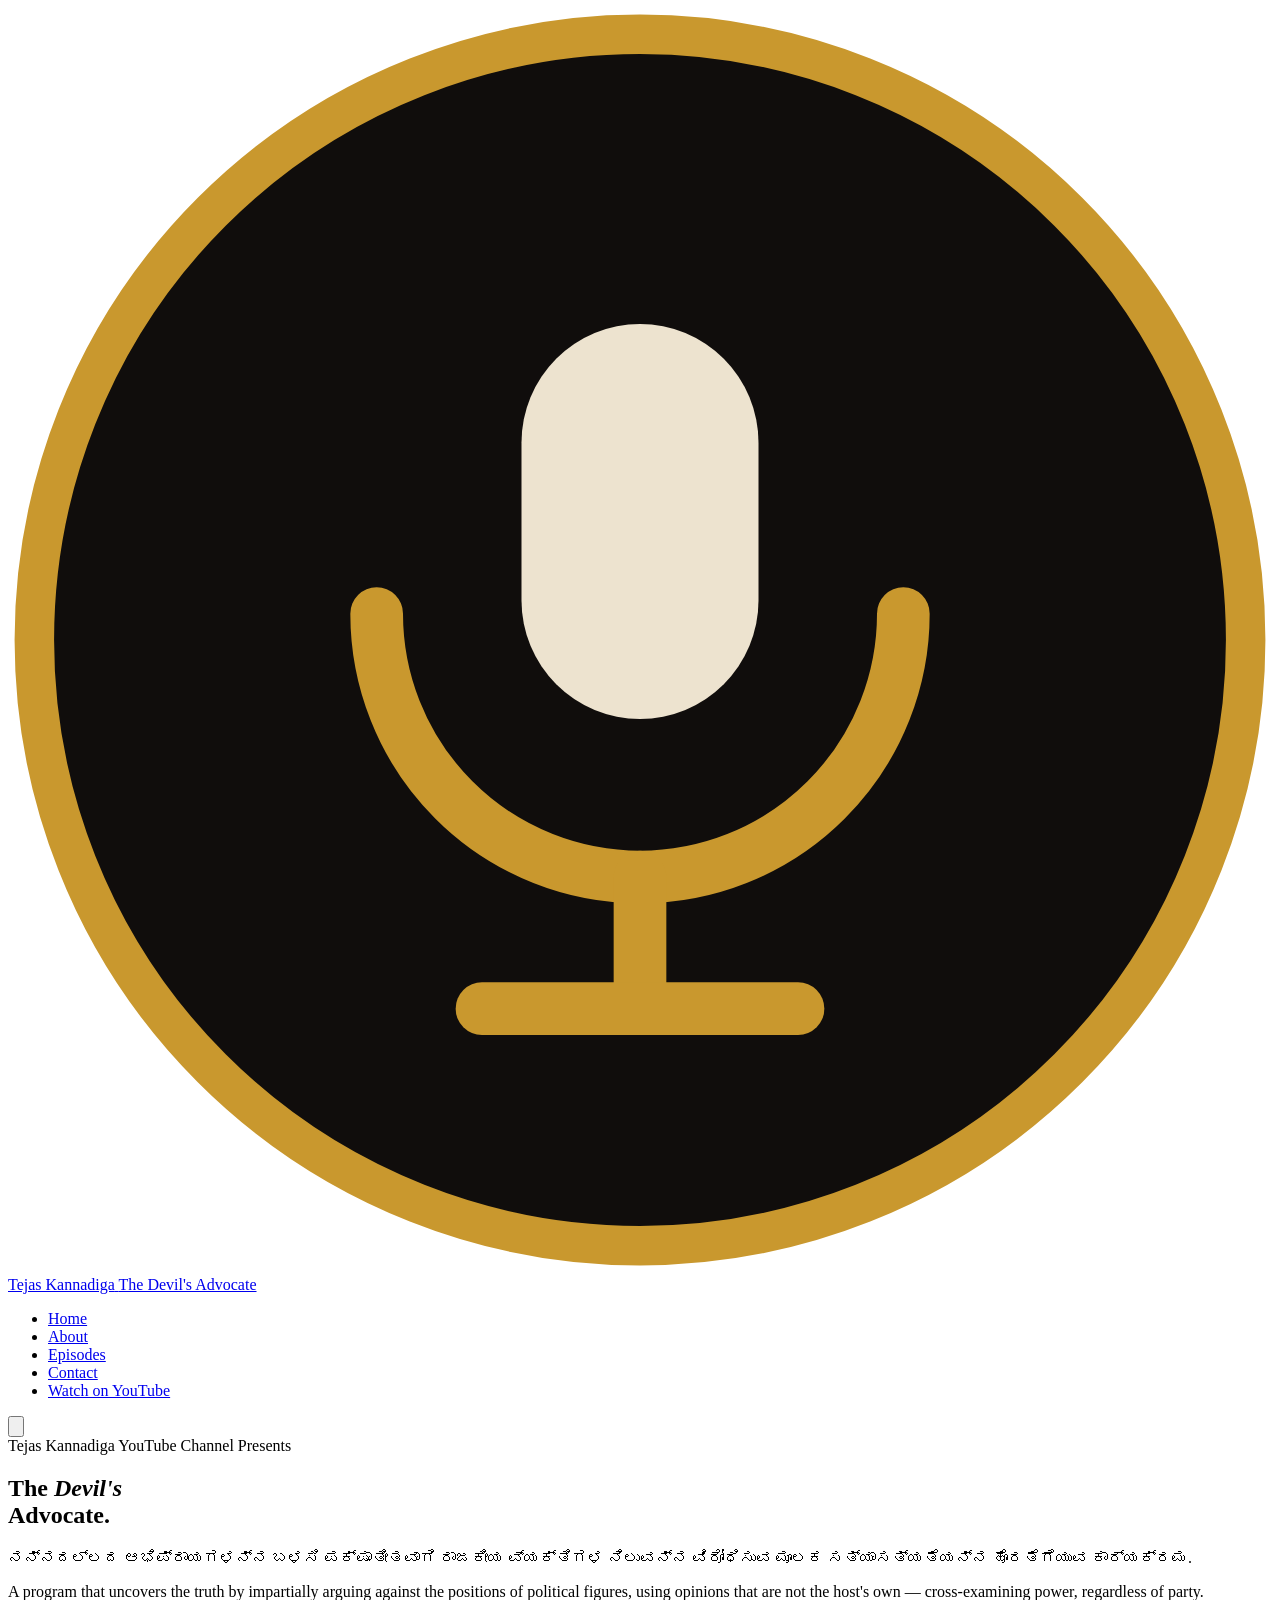
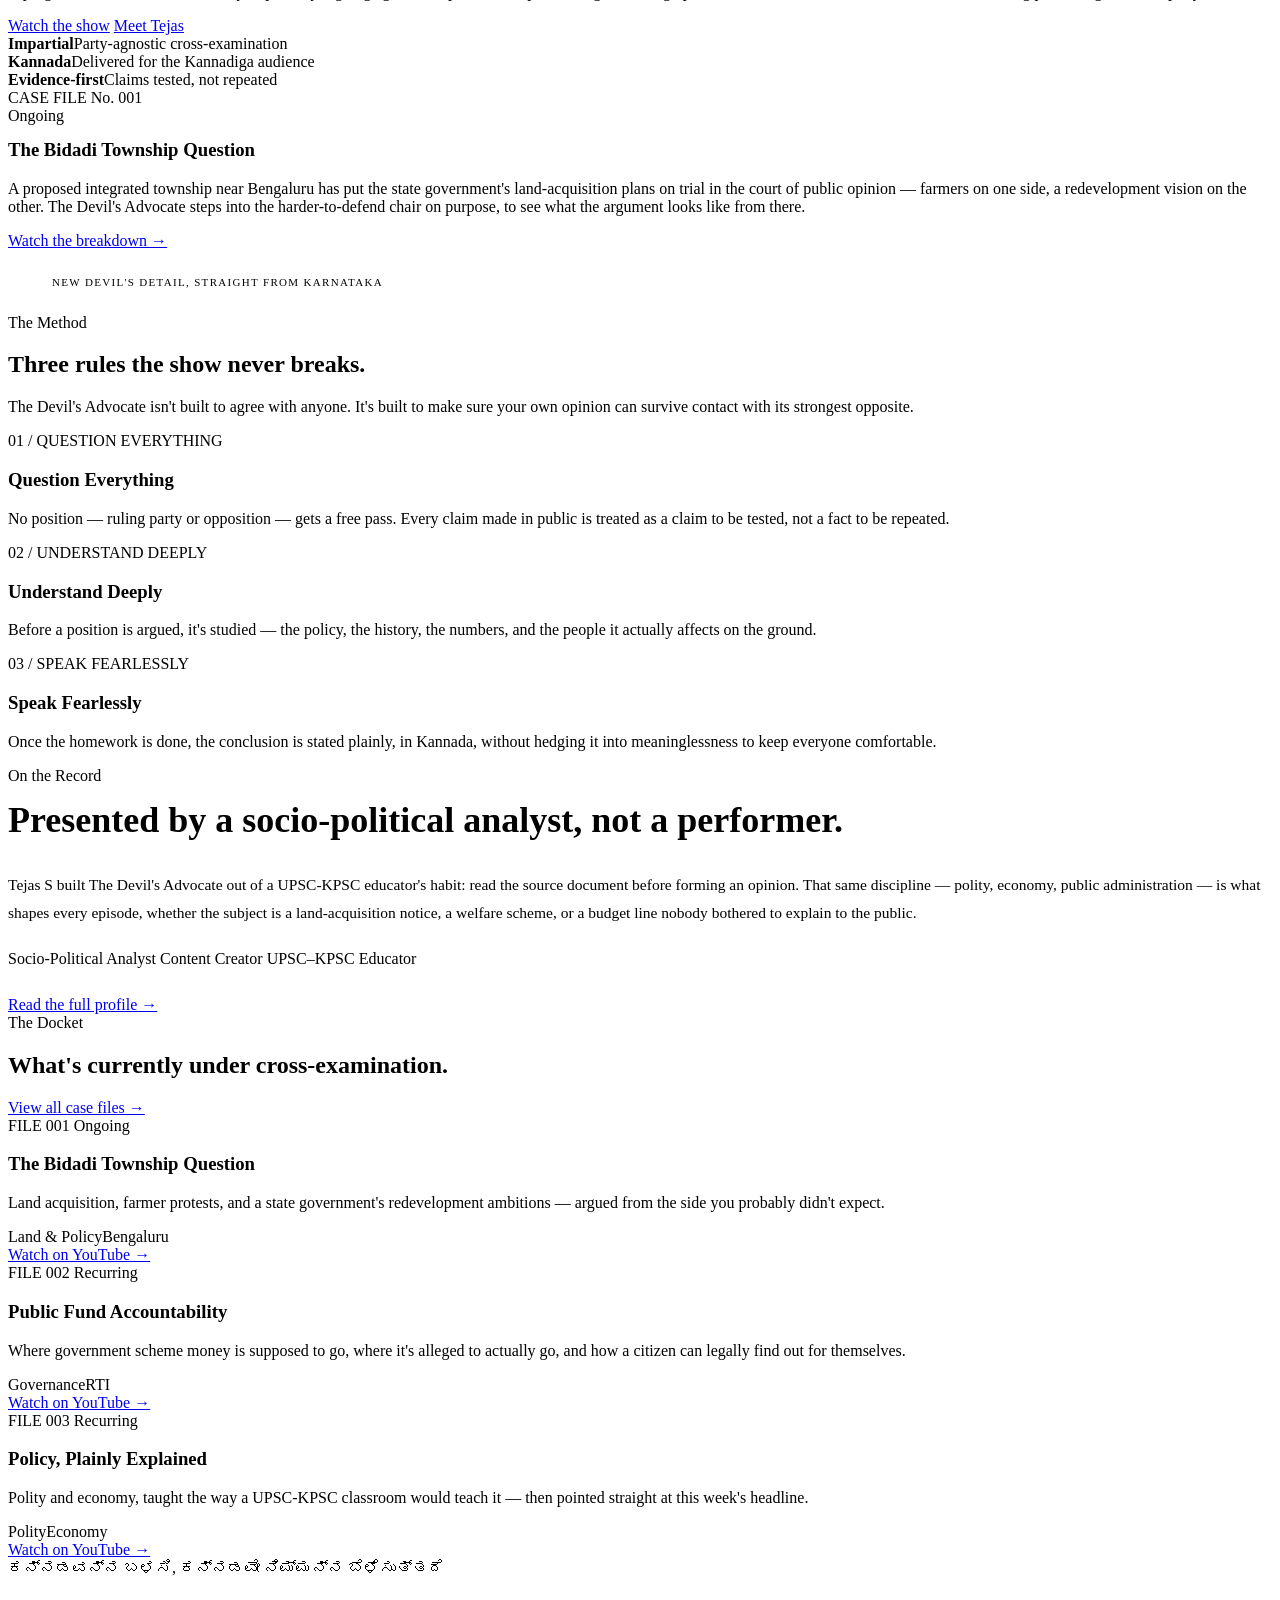
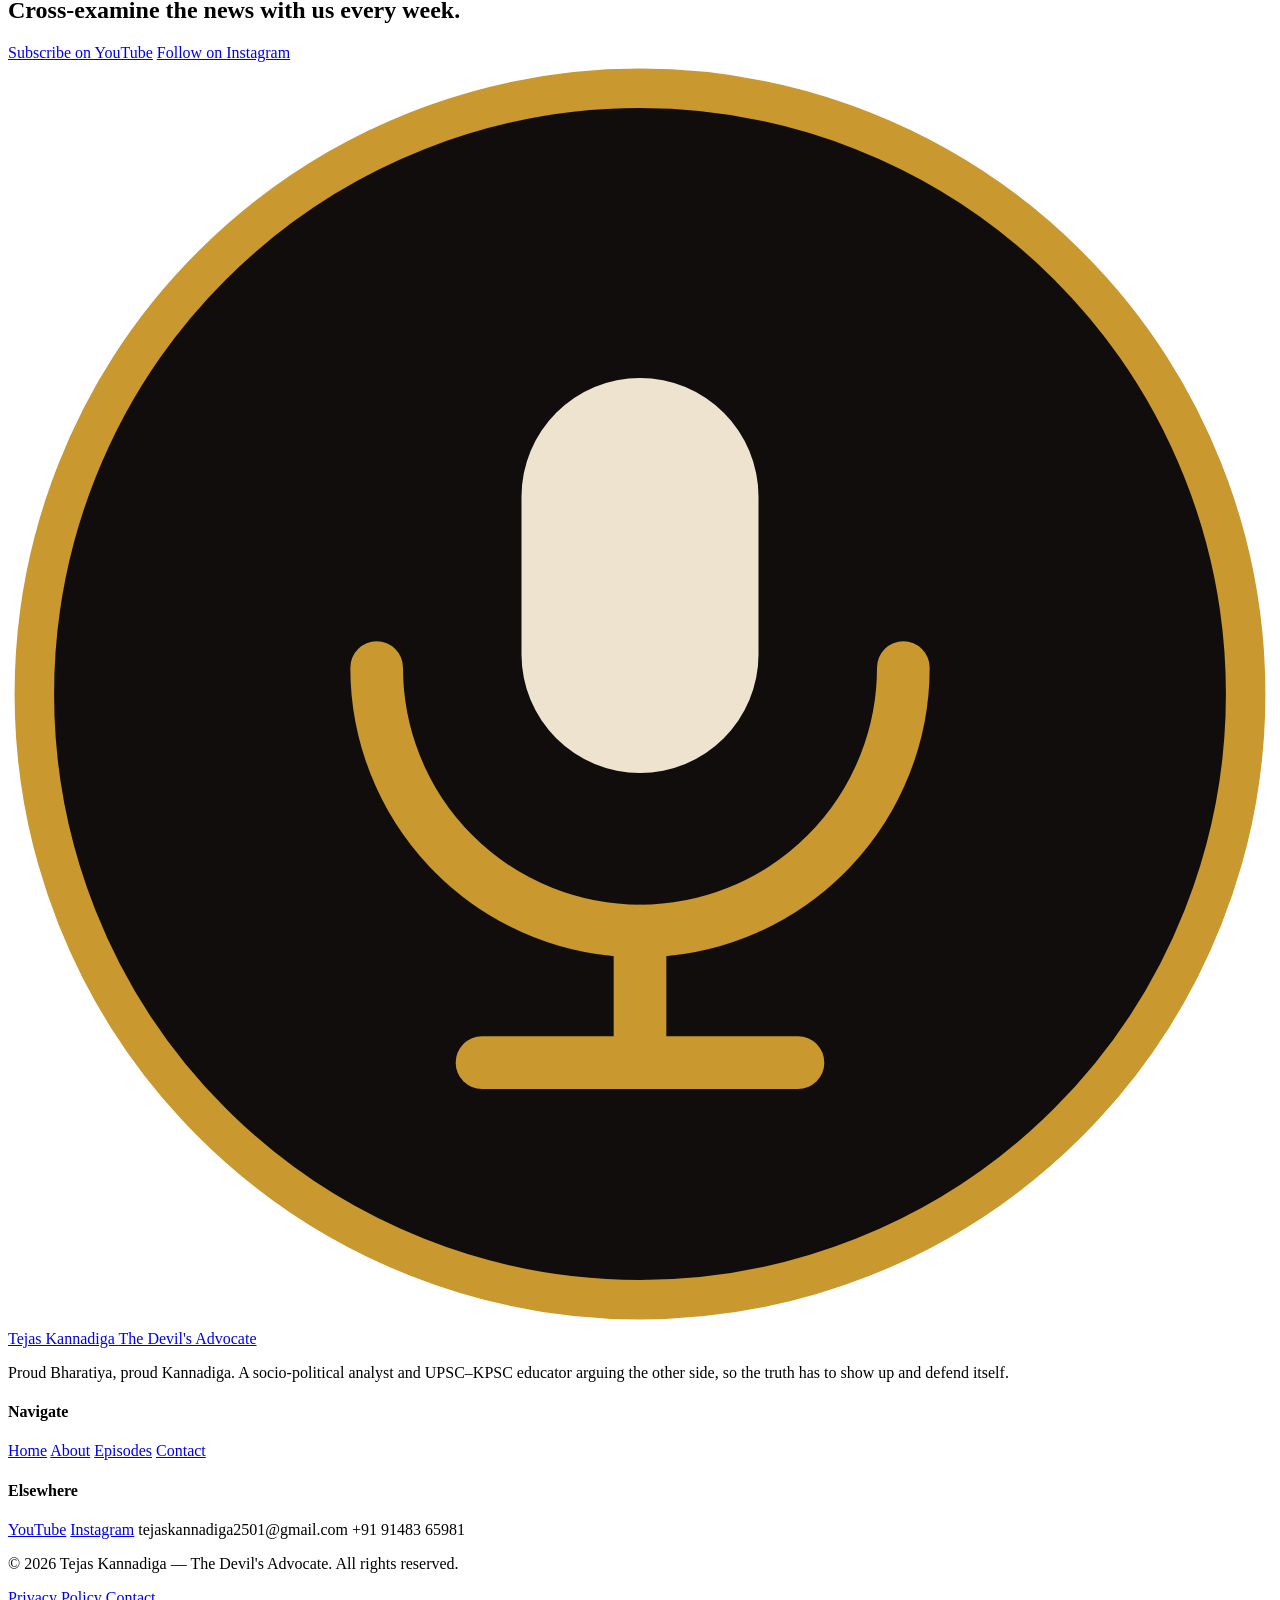
==== index.html @ 1a1e109c "Add files via upload" ====
<!DOCTYPE html>
<html lang="en">
<head>
<meta charset="UTF-8">
<meta name="viewport" content="width=device-width, initial-scale=1.0">
<title>The Devil's Advocate — Tejas Kannadiga</title>
<meta name="description" content="The Devil's Advocate: a Kannada political-analysis show by Tejas Kannadiga that argues opposing positions to pressure-test the truth behind political claims. Question everything. Understand deeply. Speak fearlessly.">
<link rel="icon" href="data:,">
<link rel="stylesheet" href="css/style.css">
</head>
<body>

<header class="site-header">
  <nav class="nav wrap">
    <a href="index.html" class="brand">
      <svg class="brand-mark" viewBox="0 0 48 48" fill="none" xmlns="http://www.w3.org/2000/svg">
        <circle cx="24" cy="24" r="23" fill="#100D0C" stroke="#C9982E" stroke-width="1.5"/>
        <rect x="19.5" y="12" width="9" height="15" rx="4.5" fill="#EDE3CF"/>
        <path d="M14 23a10 10 0 0 0 20 0" stroke="#C9982E" stroke-width="2" stroke-linecap="round"/>
        <line x1="24" y1="33" x2="24" y2="38" stroke="#C9982E" stroke-width="2" stroke-linecap="round"/>
        <line x1="18" y1="38" x2="30" y2="38" stroke="#C9982E" stroke-width="2" stroke-linecap="round"/>
      </svg>
      <span class="brand-text">
        <span class="name">Tejas Kannadiga</span>
        <span class="tag">The Devil's Advocate</span>
      </span>
    </a>
    <ul class="nav-links">
      <li><a href="index.html" class="active">Home</a></li>
      <li><a href="about.html">About</a></li>
      <li><a href="episodes.html">Episodes</a></li>
      <li><a href="contact.html">Contact</a></li>
      <li><a class="nav-cta" href="https://www.youtube.com/@tejaskannadiga25" target="_blank" rel="noopener">Watch on YouTube</a></li>
    </ul>
    <button class="nav-toggle" aria-label="Toggle menu" aria-expanded="false">
      <svg viewBox="0 0 24 24" fill="none" stroke="currentColor" stroke-width="2"><line x1="3" y1="6" x2="21" y2="6"/><line x1="3" y1="12" x2="21" y2="12"/><line x1="3" y1="18" x2="21" y2="18"/></svg>
    </button>
  </nav>
</header>

<main>

  <!-- HERO -->
  <section class="hero">
    <div class="wrap hero-grid">
      <div>
        <span class="eyebrow">Tejas Kannadiga YouTube Channel Presents</span>
        <h1>The <em>Devil's</em><br>Advocate.</h1>
        <p class="kannada-line">ನನ್ನದಲ್ಲದ ಆಭಿಪ್ರಾಯಗಳನ್ನ ಬಳಸಿ ಪಕ್ಷಾತೀತವಾಗಿ ರಾಜಕೀಯ ವ್ಯಕ್ತಿಗಳ ನಿಲುವನ್ನ ವಿರೋಧಿಸುವ ಮೂಲಕ ಸತ್ಯಾಸತ್ಯತೆಯನ್ನ ಹೊರತೆಗೆಯುವ ಕಾರ್ಯಕ್ರಮ.</p>
        <p class="en-line">A program that uncovers the truth by impartially arguing against the positions of political figures, using opinions that are not the host's own — cross-examining power, regardless of party.</p>
        <div class="hero-actions">
          <a class="btn btn--primary" href="https://www.youtube.com/@tejaskannadiga25" target="_blank" rel="noopener">Watch the show</a>
          <a class="btn btn--ghost" href="about.html">Meet Tejas</a>
        </div>
        <div class="hero-meta">
          <div class="m"><b>Impartial</b>Party-agnostic cross-examination</div>
          <div class="m"><b>Kannada</b>Delivered for the Kannadiga audience</div>
          <div class="m"><b>Evidence-first</b>Claims tested, not repeated</div>
        </div>
      </div>

      <div class="hero-panel reveal">
        <div class="num">CASE FILE No. 001</div>
        <span class="stamp stamp--ongoing">Ongoing</span>
        <h3 style="margin-top:14px;">The Bidadi Township Question</h3>
        <p>A proposed integrated township near Bengaluru has put the state government's land-acquisition plans on trial in the court of public opinion — farmers on one side, a redevelopment vision on the other. The Devil's Advocate steps into the harder-to-defend chair on purpose, to see what the argument looks like from there.</p>
        <a class="watch" href="https://www.youtube.com/@tejaskannadiga25" target="_blank" rel="noopener">Watch the breakdown →</a>
      </div>
    </div>
  </section>

  <!-- SOUNDWAVE DIVIDER -->
  <div class="wrap" style="padding:26px 28px; display:flex; align-items:center; gap:16px; border-bottom:1px solid var(--line);">
    <div class="soundwave"><span></span><span></span><span></span><span></span><span></span><span></span><span></span></div>
    <span style="font-family:var(--mono); font-size:11px; letter-spacing:0.12em; text-transform:uppercase; color:var(--smoke-dim);">New Devil's Detail, straight from Karnataka</span>
  </div>

  <!-- METHOD / PRINCIPLES -->
  <section class="section">
    <div class="wrap">
      <div class="section-head">
        <div>
          <span class="eyebrow">The Method</span>
          <h2>Three rules the show never breaks.</h2>
        </div>
        <p class="lede">The Devil's Advocate isn't built to agree with anyone. It's built to make sure your own opinion can survive contact with its strongest opposite.</p>
      </div>
      <div class="principles">
        <div class="principle reveal">
          <span class="pi-num">01 / QUESTION EVERYTHING</span>
          <h3>Question Everything</h3>
          <p>No position — ruling party or opposition — gets a free pass. Every claim made in public is treated as a claim to be tested, not a fact to be repeated.</p>
        </div>
        <div class="principle reveal">
          <span class="pi-num">02 / UNDERSTAND DEEPLY</span>
          <h3>Understand Deeply</h3>
          <p>Before a position is argued, it's studied — the policy, the history, the numbers, and the people it actually affects on the ground.</p>
        </div>
        <div class="principle reveal">
          <span class="pi-num">03 / SPEAK FEARLESSLY</span>
          <h3>Speak Fearlessly</h3>
          <p>Once the homework is done, the conclusion is stated plainly, in Kannada, without hedging it into meaninglessness to keep everyone comfortable.</p>
        </div>
      </div>
    </div>
  </section>

  <!-- ABOUT TEASER -->
  <section class="section">
    <div class="wrap two-col">
      <div>
        <span class="eyebrow">On the Record</span>
        <h2 style="margin-top:14px; font-size:36px;">Presented by a socio-political analyst, not a performer.</h2>
      </div>
      <div>
        <p style="color:var(--smoke); font-size:15.5px; line-height:1.85; margin-bottom:22px;">Tejas S built The Devil's Advocate out of a UPSC-KPSC educator's habit: read the source document before forming an opinion. That same discipline — polity, economy, public administration — is what shapes every episode, whether the subject is a land-acquisition notice, a welfare scheme, or a budget line nobody bothered to explain to the public.</p>
        <div class="badge-row">
          <span class="badge">Socio-Political Analyst</span>
          <span class="badge">Content Creator</span>
          <span class="badge">UPSC–KPSC Educator</span>
        </div>
        <div style="margin-top:28px;">
          <a class="btn btn--ghost" href="about.html">Read the full profile →</a>
        </div>
      </div>
    </div>
  </section>

  <!-- LATEST DOCKET -->
  <section class="section">
    <div class="wrap">
      <div class="section-head">
        <div>
          <span class="eyebrow">The Docket</span>
          <h2>What's currently under cross-examination.</h2>
        </div>
        <a class="btn btn--ghost" href="episodes.html">View all case files →</a>
      </div>
      <div class="docket">
        <div class="file-card reveal">
          <div class="row-top">
            <span class="file-num">FILE 001</span>
            <span class="stamp stamp--ongoing">Ongoing</span>
          </div>
          <h3>The Bidadi Township Question</h3>
          <p>Land acquisition, farmer protests, and a state government's redevelopment ambitions — argued from the side you probably didn't expect.</p>
          <div class="tags"><span>Land &amp; Policy</span><span>Bengaluru</span></div>
          <a class="watch-link" href="https://www.youtube.com/@tejaskannadiga25" target="_blank" rel="noopener">Watch on YouTube →</a>
        </div>
        <div class="file-card reveal">
          <div class="row-top">
            <span class="file-num">FILE 002</span>
            <span class="stamp stamp--record">Recurring</span>
          </div>
          <h3>Public Fund Accountability</h3>
          <p>Where government scheme money is supposed to go, where it's alleged to actually go, and how a citizen can legally find out for themselves.</p>
          <div class="tags"><span>Governance</span><span>RTI</span></div>
          <a class="watch-link" href="https://www.youtube.com/@tejaskannadiga25" target="_blank" rel="noopener">Watch on YouTube →</a>
        </div>
        <div class="file-card reveal">
          <div class="row-top">
            <span class="file-num">FILE 003</span>
            <span class="stamp stamp--record">Recurring</span>
          </div>
          <h3>Policy, Plainly Explained</h3>
          <p>Polity and economy, taught the way a UPSC-KPSC classroom would teach it — then pointed straight at this week's headline.</p>
          <div class="tags"><span>Polity</span><span>Economy</span></div>
          <a class="watch-link" href="https://www.youtube.com/@tejaskannadiga25" target="_blank" rel="noopener">Watch on YouTube →</a>
        </div>
      </div>
    </div>
  </section>

  <!-- CTA -->
  <section class="cta-band">
    <div class="wrap">
      <span class="eyebrow" style="justify-content:center;">ಕನ್ನಡವನ್ನ ಬಳಸಿ, ಕನ್ನಡವೇ ನಿಮ್ಮನ್ನ ಬೆಳೆಸುತ್ತದೆ</span>
      <h2>Cross-examine the news with us every week.</h2>
      <div class="cta-band-actions">
        <a class="btn btn--primary" href="https://www.youtube.com/@tejaskannadiga25" target="_blank" rel="noopener">Subscribe on YouTube</a>
        <a class="btn btn--ghost" href="https://www.instagram.com/tejas_kannadiga_25" target="_blank" rel="noopener">Follow on Instagram</a>
      </div>
    </div>
  </section>

</main>

<footer class="site-footer wrap">
  <div class="footer-top">
    <div class="footer-brand">
      <a href="index.html" class="brand">
        <svg class="brand-mark" viewBox="0 0 48 48" fill="none" xmlns="http://www.w3.org/2000/svg">
          <circle cx="24" cy="24" r="23" fill="#100D0C" stroke="#C9982E" stroke-width="1.5"/>
          <rect x="19.5" y="12" width="9" height="15" rx="4.5" fill="#EDE3CF"/>
          <path d="M14 23a10 10 0 0 0 20 0" stroke="#C9982E" stroke-width="2" stroke-linecap="round"/>
          <line x1="24" y1="33" x2="24" y2="38" stroke="#C9982E" stroke-width="2" stroke-linecap="round"/>
          <line x1="18" y1="38" x2="30" y2="38" stroke="#C9982E" stroke-width="2" stroke-linecap="round"/>
        </svg>
        <span class="brand-text">
          <span class="name">Tejas Kannadiga</span>
          <span class="tag">The Devil's Advocate</span>
        </span>
      </a>
      <p>Proud Bharatiya, proud Kannadiga. A socio-political analyst and UPSC–KPSC educator arguing the other side, so the truth has to show up and defend itself.</p>
    </div>
    <div class="footer-col">
      <h4>Navigate</h4>
      <a href="index.html">Home</a>
      <a href="about.html">About</a>
      <a href="episodes.html">Episodes</a>
      <a href="contact.html">Contact</a>
    </div>
    <div class="footer-col">
      <h4>Elsewhere</h4>
      <a href="https://www.youtube.com/@tejaskannadiga25" target="_blank" rel="noopener">YouTube</a>
      <a href="https://www.instagram.com/tejas_kannadiga_25" target="_blank" rel="noopener">Instagram</a>
      <span>tejaskannadiga2501@gmail.com</span>
      <span>+91 91483 65981</span>
    </div>
  </div>
  <div class="footer-bottom">
    <p>© 2026 Tejas Kannadiga — The Devil's Advocate. All rights reserved.</p>
    <div class="legal-links">
      <a href="privacy.html">Privacy Policy</a>
      <a href="contact.html">Contact</a>
    </div>
  </div>
</footer>

<script src="js/script.js"></script>
</body>
</html>
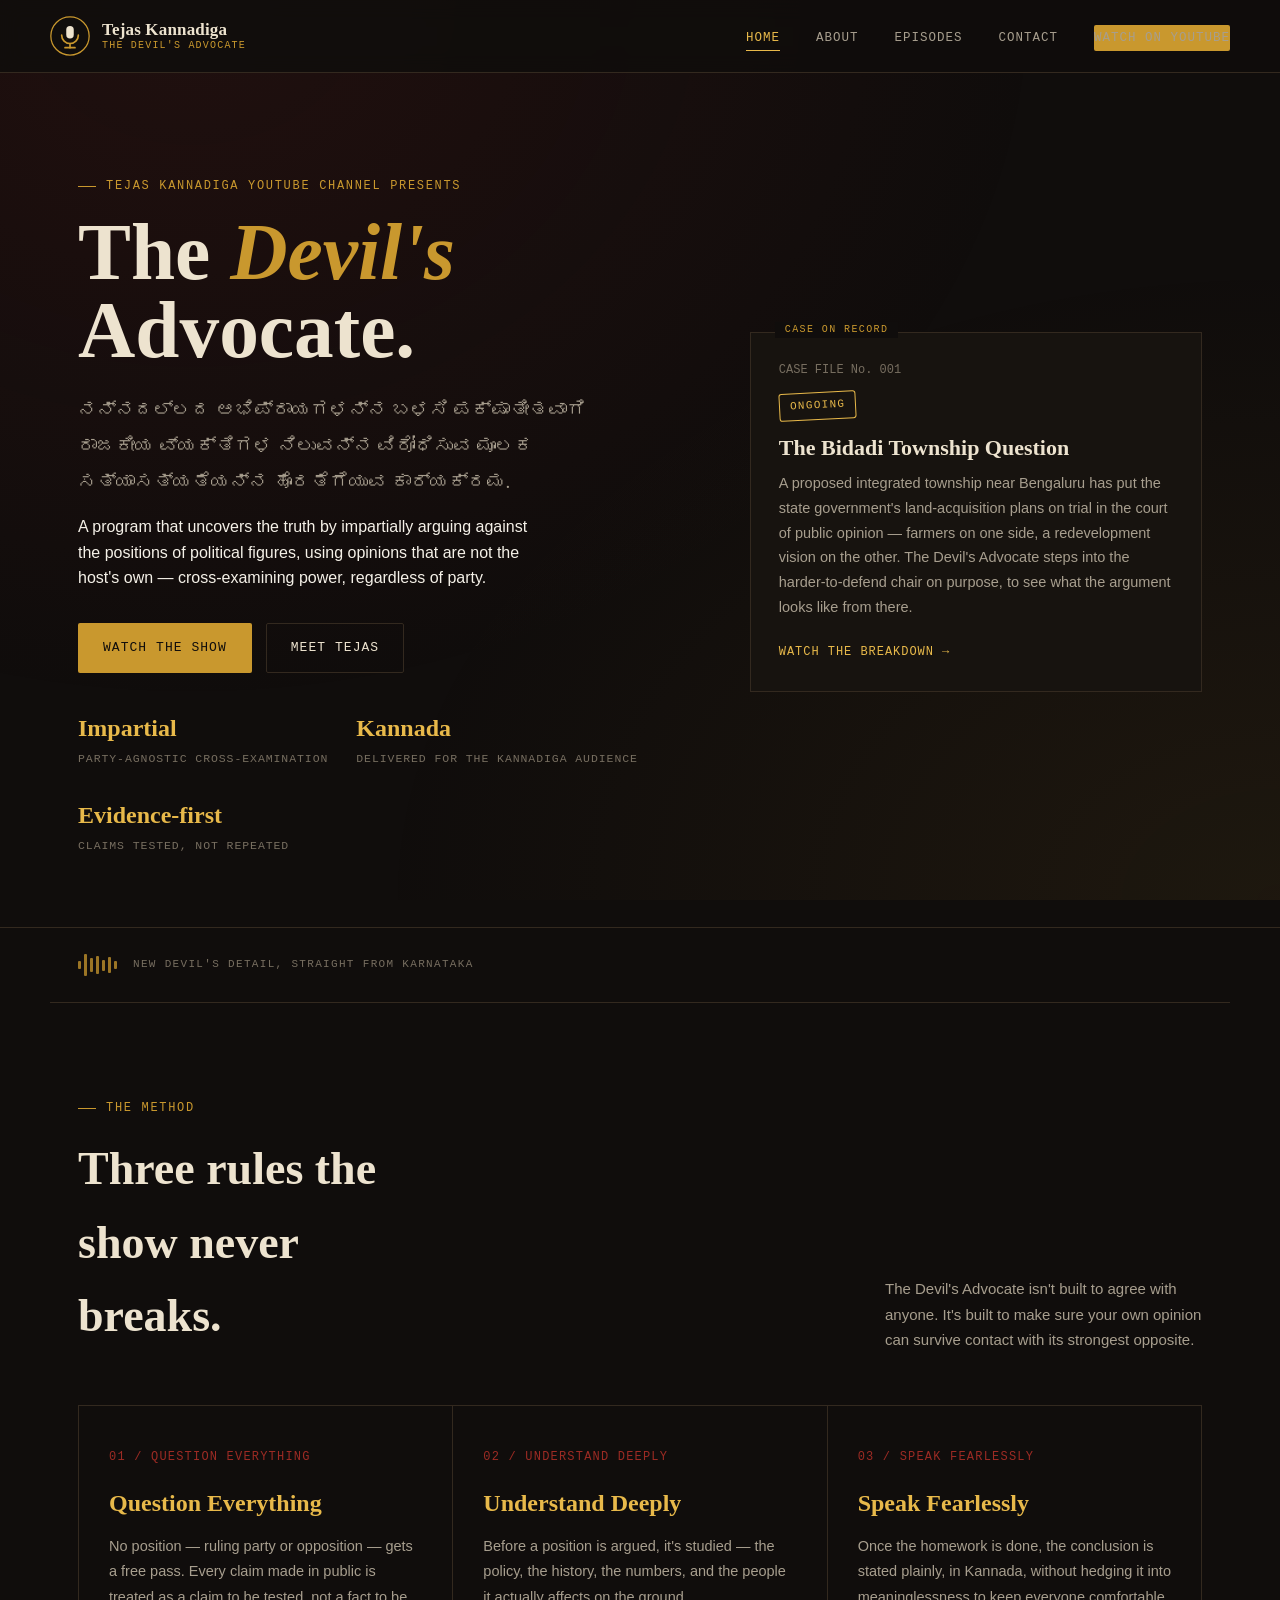
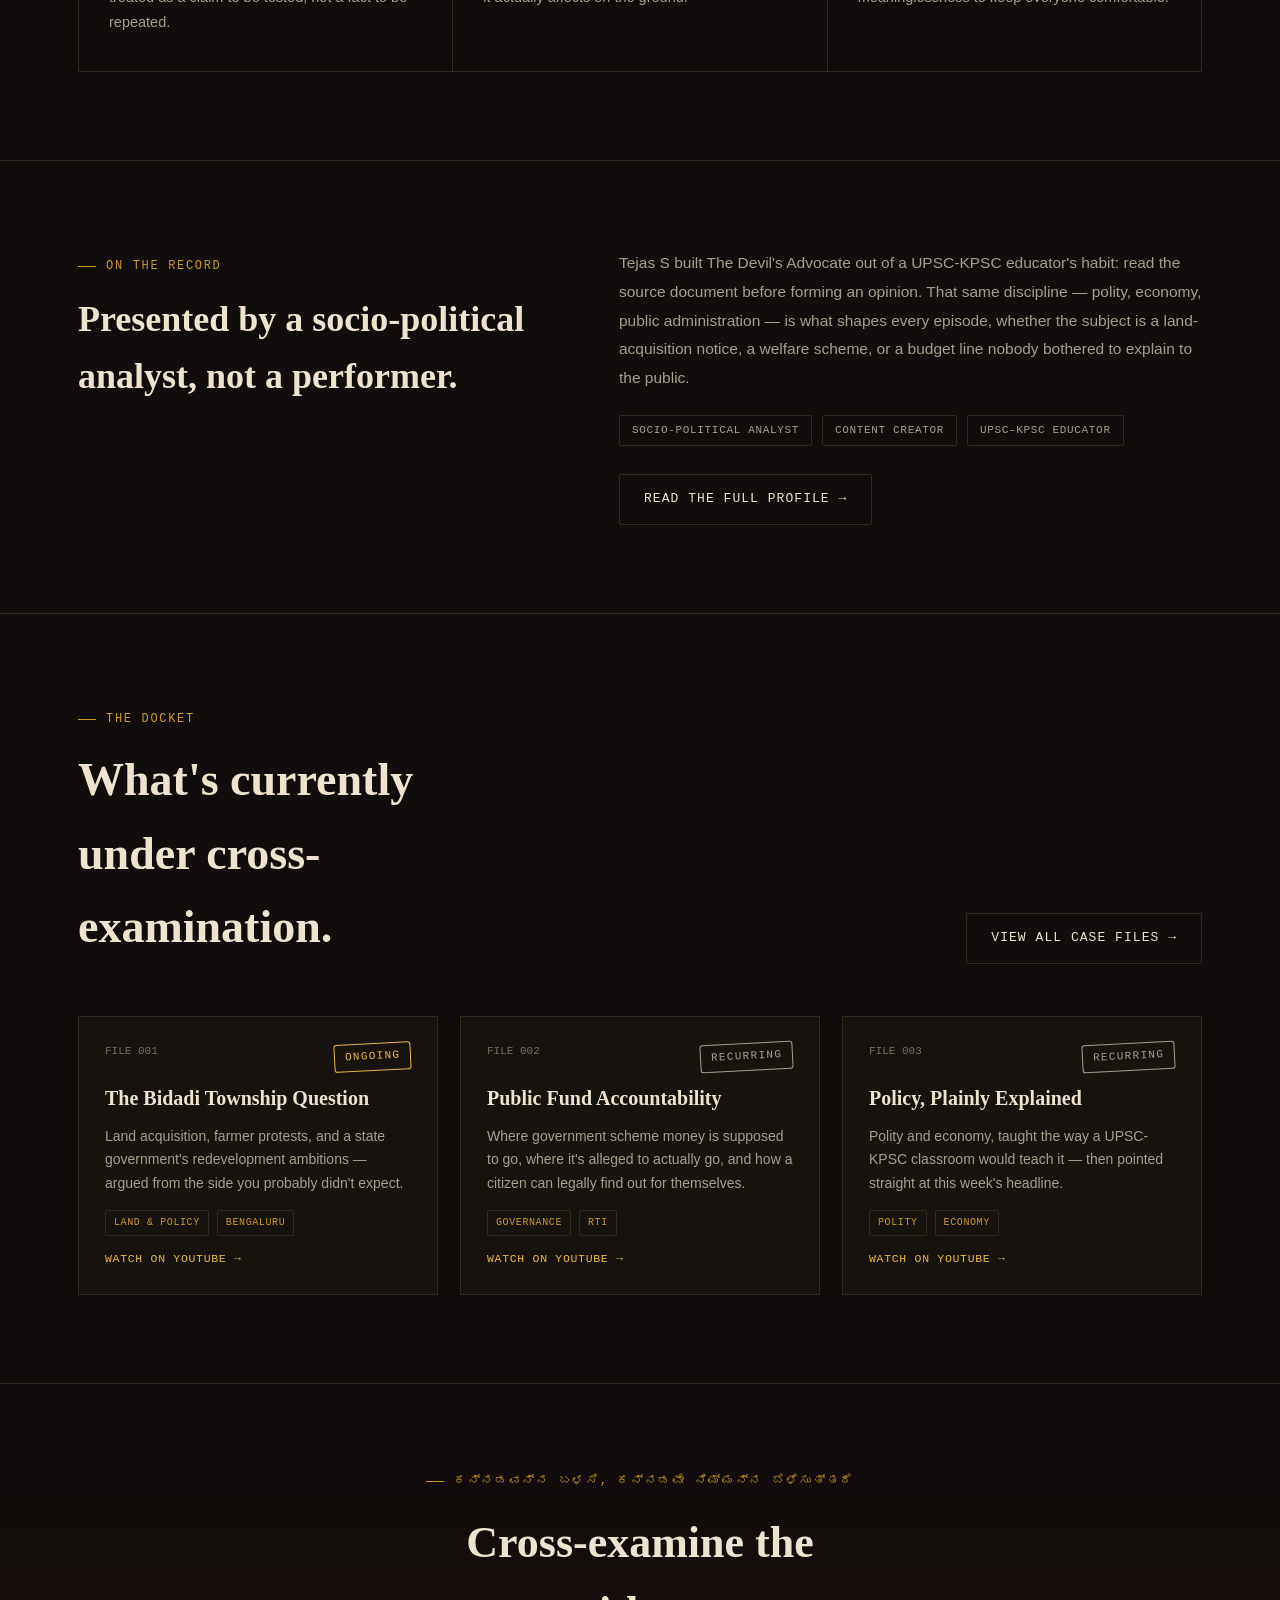
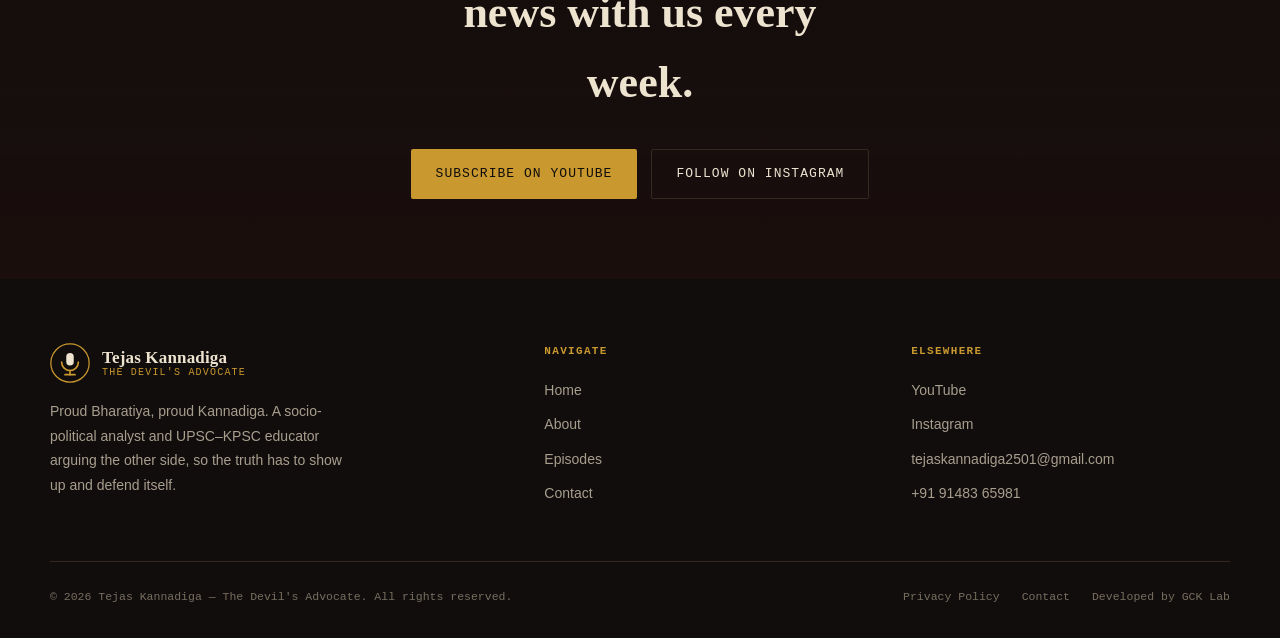
==== commit dcba9aad: "Add files via upload" ====
--- a/index.html
+++ b/index.html
@@ -6,7 +6,825 @@
 <title>The Devil's Advocate — Tejas Kannadiga</title>
 <meta name="description" content="The Devil's Advocate: a Kannada political-analysis show by Tejas Kannadiga that argues opposing positions to pressure-test the truth behind political claims. Question everything. Understand deeply. Speak fearlessly.">
 <link rel="icon" href="data:,">
-<link rel="stylesheet" href="css/style.css">
+<style>
+/* =========================================================
+   TEJAS KANNADIGA — THE DEVIL'S ADVOCATE
+   Design language: investigative case-file / cross-examination
+   ========================================================= */
+
+@import url('https://fonts.googleapis.com/css2?family=Fraunces:opsz,wght@9..144,300;9..144,500;9..144,600;9..144,700;9..144,900&family=Work+Sans:wght@400;500;600;700&family=JetBrains+Mono:wght@400;500;600&family=Noto+Serif+Kannada:wght@400;600;700&display=swap');
+
+:root{
+  /* --- color tokens --- */
+  --ink:        #100D0C;   /* near-black warm background */
+  --ink-2:      #17130F;   /* slightly raised panel */
+  --ink-3:      #1F1A15;   /* card surface */
+  --line:       #33291F;   /* hairline borders on dark */
+  --oxblood:    #7A1E1E;   /* leather-chair maroon accent */
+  --oxblood-2:  #9C2B24;
+  --gold:       #C9982E;   /* primary gold */
+  --gold-hi:    #E8B94A;   /* bright hover gold */
+  --parchment:  #EDE3CF;   /* warm off-white */
+  --ivory:      #F5F1E8;   /* body text on dark */
+  --smoke:      #A79E8E;   /* muted secondary text */
+  --smoke-dim:  #776E60;
+
+  /* --- type --- */
+  --display: 'Fraunces', 'Noto Serif Kannada', serif;
+  --kannada: 'Noto Serif Kannada', serif;
+  --body: 'Work Sans', 'Noto Serif Kannada', sans-serif;
+  --mono: 'JetBrains Mono', monospace;
+
+  --container: 1180px;
+}
+
+*,*::before,*::after{ box-sizing:border-box; }
+html{ scroll-behavior:smooth; }
+body{
+  margin:0;
+  background:var(--ink);
+  color:var(--ivory);
+  font-family:var(--body);
+  font-size:16px;
+  line-height:1.6;
+  -webkit-font-smoothing:antialiased;
+}
+img{ max-width:100%; display:block; }
+a{ color:inherit; text-decoration:none; }
+h1,h2,h3,h4{ font-family:var(--display); font-weight:600; margin:0; color:var(--parchment); }
+p{ margin:0; }
+ul{ margin:0; padding:0; list-style:none; }
+button{ font-family:inherit; cursor:pointer; }
+
+:focus-visible{
+  outline:2px solid var(--gold-hi);
+  outline-offset:3px;
+}
+
+@media (prefers-reduced-motion: reduce){
+  *{ animation-duration:0.001ms !important; animation-iteration-count:1 !important; transition-duration:0.001ms !important; scroll-behavior:auto !important; }
+}
+
+.wrap{
+  max-width:var(--container);
+  margin:0 auto;
+  padding:0 28px;
+}
+
+/* texture: faint paper-grain + vignette on dark */
+body::before{
+  content:"";
+  position:fixed; inset:0;
+  pointer-events:none;
+  z-index:0;
+  background-image:
+    radial-gradient(ellipse at 15% 0%, rgba(122,30,30,0.16), transparent 55%),
+    radial-gradient(ellipse at 100% 100%, rgba(201,152,46,0.08), transparent 50%);
+}
+
+/* =========================================================
+   EYEBROW / LABELS — file-stamp vocabulary
+   ========================================================= */
+.eyebrow{
+  display:inline-flex;
+  align-items:center;
+  gap:10px;
+  font-family:var(--mono);
+  font-size:12px;
+  letter-spacing:0.14em;
+  text-transform:uppercase;
+  color:var(--gold);
+}
+.eyebrow::before{
+  content:"";
+  width:18px; height:1px;
+  background:var(--gold);
+  display:inline-block;
+}
+
+.stamp{
+  font-family:var(--mono);
+  font-size:11px;
+  letter-spacing:0.12em;
+  text-transform:uppercase;
+  border:1px solid currentColor;
+  border-radius:3px;
+  padding:4px 10px;
+  display:inline-block;
+  transform:rotate(-3deg);
+}
+.stamp--ongoing{ color:var(--gold-hi); }
+.stamp--resolved{ color:#8BAA7A; }
+.stamp--record{ color:var(--smoke); }
+
+/* =========================================================
+   HEADER / NAV
+   ========================================================= */
+.site-header{
+  position:sticky; top:0; z-index:50;
+  background:rgba(16,13,12,0.86);
+  backdrop-filter:blur(10px);
+  border-bottom:1px solid var(--line);
+}
+.nav{
+  display:flex;
+  align-items:center;
+  justify-content:space-between;
+  padding:16px 0;
+}
+.brand{
+  display:flex;
+  align-items:center;
+  gap:12px;
+}
+.brand-mark{
+  width:40px; height:40px;
+  flex-shrink:0;
+}
+.brand-text{
+  display:flex;
+  flex-direction:column;
+  line-height:1.15;
+}
+.brand-text .name{
+  font-family:var(--display);
+  font-weight:700;
+  font-size:17px;
+  color:var(--parchment);
+  letter-spacing:0.01em;
+}
+.brand-text .tag{
+  font-family:var(--mono);
+  font-size:10px;
+  letter-spacing:0.12em;
+  color:var(--gold);
+  text-transform:uppercase;
+}
+.nav-links{
+  display:flex;
+  align-items:center;
+  gap:36px;
+}
+.nav-links a{
+  font-family:var(--mono);
+  font-size:12.5px;
+  letter-spacing:0.08em;
+  text-transform:uppercase;
+  color:var(--smoke);
+  position:relative;
+  padding:6px 0;
+  transition:color .2s ease;
+}
+.nav-links a:hover, .nav-links a.active{ color:var(--gold-hi); }
+.nav-links a.active::after{
+  content:"";
+  position:absolute; left:0; right:0; bottom:0;
+  height:1px; background:var(--gold-hi);
+}
+.nav-cta{
+  font-family:var(--mono);
+  font-size:12px;
+  letter-spacing:0.08em;
+  text-transform:uppercase;
+  color:var(--ink);
+  background:var(--gold);
+  padding:10px 18px;
+  border-radius:2px;
+  transition:background .2s ease, transform .2s ease;
+  white-space:nowrap;
+}
+.nav-cta:hover{ background:var(--gold-hi); transform:translateY(-1px); }
+
+.nav-toggle{
+  display:none;
+  background:none; border:1px solid var(--line);
+  width:42px; height:42px;
+  border-radius:2px;
+  color:var(--parchment);
+  align-items:center; justify-content:center;
+}
+.nav-toggle svg{ width:20px; height:20px; }
+
+@media (max-width: 860px){
+  .nav-links{
+    position:fixed; top:73px; left:0; right:0;
+    background:var(--ink-2);
+    border-bottom:1px solid var(--line);
+    flex-direction:column;
+    align-items:flex-start;
+    gap:0;
+    padding:8px 28px 20px;
+    transform:translateY(-8px);
+    opacity:0;
+    pointer-events:none;
+    transition:opacity .2s ease, transform .2s ease;
+  }
+  .nav-links.open{ opacity:1; transform:translateY(0); pointer-events:auto; }
+  .nav-links a{ width:100%; padding:14px 0; border-bottom:1px solid var(--line); }
+  .nav-cta{ margin-top:14px; }
+  .nav-toggle{ display:inline-flex; }
+}
+
+/* =========================================================
+   BUTTONS
+   ========================================================= */
+.btn{
+  display:inline-flex;
+  align-items:center;
+  gap:10px;
+  font-family:var(--mono);
+  font-size:13px;
+  letter-spacing:0.08em;
+  text-transform:uppercase;
+  padding:14px 24px;
+  border-radius:2px;
+  border:1px solid transparent;
+  transition:all .2s ease;
+}
+.btn--primary{
+  background:var(--gold);
+  color:var(--ink);
+}
+.btn--primary:hover{ background:var(--gold-hi); transform:translateY(-2px); }
+.btn--ghost{
+  border-color:var(--line);
+  color:var(--parchment);
+}
+.btn--ghost:hover{ border-color:var(--gold); color:var(--gold-hi); }
+.btn--oxblood{
+  background:var(--oxblood);
+  color:var(--ivory);
+}
+.btn--oxblood:hover{ background:var(--oxblood-2); transform:translateY(-2px); }
+
+/* =========================================================
+   SOUNDWAVE DIVIDER (signature motif, echoes the logo mic)
+   ========================================================= */
+.soundwave{
+  display:flex;
+  align-items:center;
+  gap:3px;
+  height:22px;
+}
+.soundwave span{
+  width:3px;
+  background:var(--gold);
+  opacity:0.75;
+  border-radius:1px;
+  animation:wave 1.6s ease-in-out infinite;
+}
+.soundwave span:nth-child(1){ height:40%; animation-delay:0s; }
+.soundwave span:nth-child(2){ height:100%; animation-delay:0.15s; }
+.soundwave span:nth-child(3){ height:60%; animation-delay:0.3s; }
+.soundwave span:nth-child(4){ height:85%; animation-delay:0.45s; }
+.soundwave span:nth-child(5){ height:50%; animation-delay:0.6s; }
+.soundwave span:nth-child(6){ height:75%; animation-delay:0.75s; }
+.soundwave span:nth-child(7){ height:35%; animation-delay:0.9s; }
+@keyframes wave{
+  0%,100%{ transform:scaleY(0.4); }
+  50%{ transform:scaleY(1); }
+}
+
+.rule{
+  height:1px;
+  background:linear-gradient(90deg, var(--line), transparent);
+}
+.rule--full{ background:var(--line); }
+
+/* =========================================================
+   HERO
+   ========================================================= */
+.hero{
+  position:relative;
+  padding:96px 0 72px;
+  border-bottom:1px solid var(--line);
+  overflow:hidden;
+}
+.hero-grid{
+  display:grid;
+  grid-template-columns:1.15fr 0.85fr;
+  gap:60px;
+  align-items:center;
+}
+.hero h1{
+  font-size:clamp(42px, 6.2vw, 84px);
+  line-height:0.98;
+  color:var(--parchment);
+  margin:18px 0 22px;
+}
+.hero h1 em{
+  font-style:italic;
+  color:var(--gold);
+}
+.hero .kannada-line{
+  font-family:var(--kannada);
+  font-size:19px;
+  line-height:1.9;
+  color:var(--smoke);
+  max-width:56ch;
+  margin-bottom:14px;
+}
+.hero .en-line{
+  color:var(--ivory);
+  max-width:52ch;
+  font-size:16px;
+  margin-bottom:32px;
+}
+.hero-actions{
+  display:flex;
+  gap:14px;
+  flex-wrap:wrap;
+  margin-bottom:36px;
+}
+.hero-meta{
+  display:flex;
+  gap:28px;
+  flex-wrap:wrap;
+}
+.hero-meta .m{
+  font-family:var(--mono);
+  font-size:11.5px;
+  color:var(--smoke-dim);
+  text-transform:uppercase;
+  letter-spacing:0.08em;
+}
+.hero-meta .m b{
+  display:block;
+  font-family:var(--display);
+  font-size:24px;
+  color:var(--gold-hi);
+  text-transform:none;
+  letter-spacing:0;
+  margin-bottom:2px;
+}
+
+.hero-panel{
+  border:1px solid var(--line);
+  background:var(--ink-2);
+  padding:28px;
+  position:relative;
+}
+.hero-panel::before{
+  content:"CASE ON RECORD";
+  position:absolute;
+  top:-11px; left:24px;
+  background:var(--ink);
+  padding:0 10px;
+  font-family:var(--mono);
+  font-size:10px;
+  letter-spacing:0.14em;
+  color:var(--gold);
+}
+.hero-panel .num{
+  font-family:var(--mono);
+  color:var(--smoke-dim);
+  font-size:12px;
+  margin-bottom:10px;
+}
+.hero-panel h3{
+  font-size:22px;
+  color:var(--parchment);
+  margin-bottom:10px;
+  line-height:1.25;
+}
+.hero-panel p{
+  color:var(--smoke);
+  font-size:14.5px;
+  line-height:1.7;
+  margin-bottom:18px;
+}
+.hero-panel a.watch{
+  font-family:var(--mono);
+  font-size:12px;
+  letter-spacing:0.08em;
+  color:var(--gold-hi);
+  text-transform:uppercase;
+  display:inline-flex;
+  align-items:center;
+  gap:8px;
+}
+.hero-panel a.watch:hover{ color:var(--parchment); }
+
+/* =========================================================
+   SECTION SCAFFOLDING
+   ========================================================= */
+section{ position:relative; z-index:1; }
+.section{
+  padding:88px 0;
+  border-bottom:1px solid var(--line);
+}
+.section-head{
+  display:flex;
+  justify-content:space-between;
+  align-items:flex-end;
+  gap:40px;
+  margin-bottom:52px;
+  flex-wrap:wrap;
+}
+.section-head h2{
+  font-size:clamp(30px,3.6vw,46px);
+  color:var(--parchment);
+  margin-top:14px;
+  max-width:16ch;
+}
+.section-head .lede{
+  max-width:38ch;
+  color:var(--smoke);
+  font-size:15px;
+  line-height:1.7;
+}
+
+/* =========================================================
+   PRINCIPLES (Question / Understand / Speak)
+   ========================================================= */
+.principles{
+  display:grid;
+  grid-template-columns:repeat(3,1fr);
+  gap:1px;
+  background:var(--line);
+  border:1px solid var(--line);
+}
+.principle{
+  background:var(--ink);
+  padding:36px 30px;
+}
+.principle .pi-num{
+  font-family:var(--mono);
+  color:var(--oxblood-2);
+  font-size:12px;
+  letter-spacing:0.1em;
+}
+.principle h3{
+  font-size:24px;
+  margin:16px 0 12px;
+  color:var(--gold-hi);
+}
+.principle p{
+  color:var(--smoke);
+  font-size:14.5px;
+  line-height:1.75;
+}
+
+/* =========================================================
+   DOCKET / CASE FILE CARDS (episodes)
+   ========================================================= */
+.docket{
+  display:grid;
+  grid-template-columns:repeat(3,1fr);
+  gap:22px;
+}
+.file-card{
+  border:1px solid var(--line);
+  background:var(--ink-2);
+  padding:26px;
+  display:flex;
+  flex-direction:column;
+  gap:14px;
+  transition:border-color .2s ease, transform .2s ease;
+  position:relative;
+}
+.file-card:hover{ border-color:var(--gold); transform:translateY(-4px); }
+.file-card .row-top{
+  display:flex;
+  justify-content:space-between;
+  align-items:flex-start;
+}
+.file-card .file-num{
+  font-family:var(--mono);
+  font-size:11px;
+  color:var(--smoke-dim);
+}
+.file-card h3{
+  font-size:20px;
+  line-height:1.3;
+  color:var(--parchment);
+}
+.file-card p{
+  color:var(--smoke);
+  font-size:14px;
+  line-height:1.7;
+}
+.file-card .tags{
+  display:flex; gap:8px; flex-wrap:wrap;
+  margin-top:auto;
+}
+.file-card .tags span{
+  font-family:var(--mono);
+  font-size:10px;
+  letter-spacing:0.06em;
+  text-transform:uppercase;
+  color:var(--gold);
+  border:1px solid var(--line);
+  padding:4px 8px;
+  border-radius:2px;
+}
+.file-card .watch-link{
+  font-family:var(--mono);
+  font-size:11.5px;
+  letter-spacing:0.06em;
+  text-transform:uppercase;
+  color:var(--gold-hi);
+  display:inline-flex;
+  align-items:center;
+  gap:6px;
+}
+
+/* =========================================================
+   FOOTER
+   ========================================================= */
+.site-footer{
+  padding:64px 0 32px;
+}
+.footer-top{
+  display:grid;
+  grid-template-columns:1.4fr 1fr 1fr;
+  gap:48px;
+  padding-bottom:44px;
+  border-bottom:1px solid var(--line);
+}
+.footer-brand .brand{ margin-bottom:16px; }
+.footer-brand p{
+  color:var(--smoke);
+  font-size:14px;
+  line-height:1.75;
+  max-width:38ch;
+}
+.footer-col h4{
+  font-family:var(--mono);
+  font-size:11px;
+  letter-spacing:0.12em;
+  text-transform:uppercase;
+  color:var(--gold);
+  margin-bottom:18px;
+}
+.footer-col a, .footer-col span{
+  display:block;
+  color:var(--smoke);
+  font-size:14px;
+  margin-bottom:12px;
+  transition:color .2s ease;
+}
+.footer-col a:hover{ color:var(--gold-hi); }
+.footer-bottom{
+  display:flex;
+  justify-content:space-between;
+  align-items:center;
+  padding-top:26px;
+  flex-wrap:wrap;
+  gap:14px;
+}
+.footer-bottom p{
+  font-family:var(--mono);
+  font-size:11.5px;
+  color:var(--smoke-dim);
+}
+.footer-bottom .legal-links{
+  display:flex; gap:22px;
+}
+.footer-bottom .legal-links a{
+  font-family:var(--mono);
+  font-size:11.5px;
+  color:var(--smoke-dim);
+}
+.footer-bottom .legal-links a:hover{ color:var(--gold-hi); }
+
+/* =========================================================
+   PAGE HEADER (inner pages)
+   ========================================================= */
+.page-header{
+  padding:64px 0 56px;
+  border-bottom:1px solid var(--line);
+}
+.page-header h1{
+  font-size:clamp(36px,5vw,58px);
+  margin-top:16px;
+  max-width:20ch;
+}
+.page-header .lede{
+  color:var(--smoke);
+  max-width:60ch;
+  margin-top:18px;
+  font-size:16px;
+  line-height:1.75;
+}
+
+/* =========================================================
+   GENERIC CONTENT (about / privacy)
+   ========================================================= */
+.prose{
+  max-width:760px;
+}
+.prose h2{
+  font-size:26px;
+  color:var(--gold-hi);
+  margin:44px 0 16px;
+}
+.prose h2:first-child{ margin-top:0; }
+.prose p{
+  color:var(--smoke);
+  font-size:15.5px;
+  line-height:1.85;
+  margin-bottom:18px;
+}
+.prose ul{ margin:0 0 18px; }
+.prose li{
+  color:var(--smoke);
+  font-size:15.5px;
+  line-height:1.85;
+  padding-left:22px;
+  position:relative;
+  margin-bottom:10px;
+}
+.prose li::before{
+  content:"—";
+  position:absolute; left:0; color:var(--gold);
+}
+.prose strong{ color:var(--parchment); }
+
+.two-col{
+  display:grid;
+  grid-template-columns:0.9fr 1.1fr;
+  gap:64px;
+}
+@media (max-width: 900px){
+  .two-col{ grid-template-columns:1fr; gap:36px; }
+}
+
+.credential-list{
+  display:flex;
+  flex-direction:column;
+  gap:0;
+  border-top:1px solid var(--line);
+}
+.credential-list li{
+  display:flex;
+  justify-content:space-between;
+  padding:16px 0;
+  border-bottom:1px solid var(--line);
+  font-size:14px;
+}
+.credential-list li span:first-child{ color:var(--parchment); }
+.credential-list li span:last-child{
+  color:var(--smoke-dim);
+  font-family:var(--mono);
+  font-size:12px;
+}
+
+.portrait-frame{
+  border:1px solid var(--line);
+  background:var(--ink-2);
+  aspect-ratio:4/5;
+  display:flex;
+  align-items:center;
+  justify-content:center;
+  position:relative;
+  overflow:hidden;
+}
+.portrait-frame::before{
+  content:"EXHIBIT A";
+  position:absolute; top:16px; left:16px;
+  font-family:var(--mono);
+  font-size:10px;
+  letter-spacing:0.14em;
+  color:var(--gold);
+  z-index:2;
+}
+.portrait-frame .mark{
+  width:44%;
+  opacity:0.85;
+}
+
+/* =========================================================
+   CONTACT PAGE
+   ========================================================= */
+.contact-grid{
+  display:grid;
+  grid-template-columns:0.9fr 1.1fr;
+  gap:60px;
+}
+@media (max-width: 900px){ .contact-grid{ grid-template-columns:1fr; } }
+
+.contact-card{
+  border:1px solid var(--line);
+  background:var(--ink-2);
+  padding:28px;
+  margin-bottom:16px;
+}
+.contact-card .k{
+  font-family:var(--mono);
+  font-size:11px;
+  letter-spacing:0.12em;
+  text-transform:uppercase;
+  color:var(--gold);
+  margin-bottom:10px;
+  display:block;
+}
+.contact-card .v{
+  font-family:var(--display);
+  font-size:21px;
+  color:var(--parchment);
+}
+.contact-card .v a:hover{ color:var(--gold-hi); }
+
+.form-field{
+  margin-bottom:22px;
+}
+.form-field label{
+  display:block;
+  font-family:var(--mono);
+  font-size:11px;
+  letter-spacing:0.1em;
+  text-transform:uppercase;
+  color:var(--smoke);
+  margin-bottom:10px;
+}
+.form-field input, .form-field select, .form-field textarea{
+  width:100%;
+  background:var(--ink-2);
+  border:1px solid var(--line);
+  color:var(--ivory);
+  padding:14px 16px;
+  font-family:var(--body);
+  font-size:14.5px;
+  border-radius:2px;
+  transition:border-color .2s ease;
+}
+.form-field input:focus, .form-field select:focus, .form-field textarea:focus{
+  outline:none;
+  border-color:var(--gold);
+}
+.form-field textarea{ resize:vertical; min-height:130px; }
+.form-note{
+  font-size:12.5px;
+  color:var(--smoke-dim);
+  margin-top:-6px;
+  margin-bottom:24px;
+}
+.form-status{
+  font-family:var(--mono);
+  font-size:12.5px;
+  color:var(--gold-hi);
+  margin-top:14px;
+  display:none;
+}
+.form-status.show{ display:block; }
+
+/* =========================================================
+   MISC
+   ========================================================= */
+.reveal{
+  opacity:0;
+  transform:translateY(18px);
+  transition:opacity .6s ease, transform .6s ease;
+}
+.reveal.in{ opacity:1; transform:translateY(0); }
+
+.cta-band{
+  padding:80px 0;
+  text-align:center;
+  background:
+    linear-gradient(180deg, transparent, rgba(122,30,30,0.10));
+}
+.cta-band h2{
+  font-size:clamp(28px,4vw,44px);
+  max-width:18ch;
+  margin:16px auto 30px;
+}
+.cta-band-actions{
+  display:flex; gap:14px; justify-content:center; flex-wrap:wrap;
+}
+
+.badge-row{
+  display:flex;
+  gap:10px;
+  flex-wrap:wrap;
+  margin-top:18px;
+}
+.badge{
+  font-family:var(--mono);
+  font-size:11px;
+  letter-spacing:0.06em;
+  text-transform:uppercase;
+  color:var(--smoke);
+  border:1px solid var(--line);
+  padding:6px 12px;
+  border-radius:2px;
+}
+
+.filter-btn.is-active{
+  background:var(--gold);
+  color:var(--ink);
+  border-color:var(--gold);
+}
+
+@media (max-width: 900px){
+  .hero-grid{ grid-template-columns:1fr; }
+  .principles{ grid-template-columns:1fr; }
+  .docket{ grid-template-columns:1fr; }
+  .footer-top{ grid-template-columns:1fr; gap:32px; }
+}
+
+</style>
 </head>
 <body>
 
@@ -223,10 +1041,87 @@
     <div class="legal-links">
       <a href="privacy.html">Privacy Policy</a>
       <a href="contact.html">Contact</a>
+      <a href="https://gcklab.com/" target="_blank" rel="noopener">Developed by GCK Lab</a>
     </div>
   </div>
 </footer>
 
-<script src="js/script.js"></script>
+<script>
+// TEJAS KANNADIGA — THE DEVIL'S ADVOCATE
+// Shared site behaviour
+
+document.addEventListener('DOMContentLoaded', () => {
+
+  /* Mobile nav toggle */
+  const toggle = document.querySelector('.nav-toggle');
+  const links = document.querySelector('.nav-links');
+  if (toggle && links) {
+    toggle.addEventListener('click', () => {
+      const open = links.classList.toggle('open');
+      toggle.setAttribute('aria-expanded', open ? 'true' : 'false');
+    });
+    links.querySelectorAll('a').forEach(a => {
+      a.addEventListener('click', () => links.classList.remove('open'));
+    });
+  }
+
+  /* Scroll reveal */
+  const revealEls = document.querySelectorAll('.reveal');
+  if ('IntersectionObserver' in window && revealEls.length) {
+    const io = new IntersectionObserver((entries) => {
+      entries.forEach(entry => {
+        if (entry.isIntersecting) {
+          entry.target.classList.add('in');
+          io.unobserve(entry.target);
+        }
+      });
+    }, { threshold: 0.15 });
+    revealEls.forEach(el => io.observe(el));
+  } else {
+    revealEls.forEach(el => el.classList.add('in'));
+  }
+
+  /* Episode / docket topic filter (episodes.html) */
+  const filterBtns = document.querySelectorAll('.filter-btn');
+  const fileCards = document.querySelectorAll('[data-topic]');
+  if (filterBtns.length && fileCards.length) {
+    filterBtns.forEach(btn => {
+      btn.addEventListener('click', () => {
+        filterBtns.forEach(b => b.classList.remove('is-active'));
+        btn.classList.add('is-active');
+        const topic = btn.getAttribute('data-filter');
+        fileCards.forEach(card => {
+          const match = topic === 'all' || card.getAttribute('data-topic').includes(topic);
+          card.style.display = match ? '' : 'none';
+        });
+      });
+    });
+  }
+
+  /* Contact form — mailto fallback (static hosting, no backend) */
+  const form = document.querySelector('#contact-form');
+  if (form) {
+    form.addEventListener('submit', (e) => {
+      e.preventDefault();
+      const name = form.querySelector('#name').value.trim();
+      const email = form.querySelector('#email').value.trim();
+      const reason = form.querySelector('#reason').value;
+      const message = form.querySelector('#message').value.trim();
+
+      const subject = encodeURIComponent(`[Website] ${reason || 'General inquiry'} — ${name}`);
+      const body = encodeURIComponent(`${message}\n\n— ${name} (${email})`);
+      window.location.href = `mailto:tejaskannadiga2501@gmail.com?subject=${subject}&body=${body}`;
+
+      const status = document.querySelector('#form-status');
+      if (status) {
+        status.textContent = 'Opening your email app to send this message…';
+        status.classList.add('show');
+      }
+    });
+  }
+
+});
+
+</script>
 </body>
 </html>
